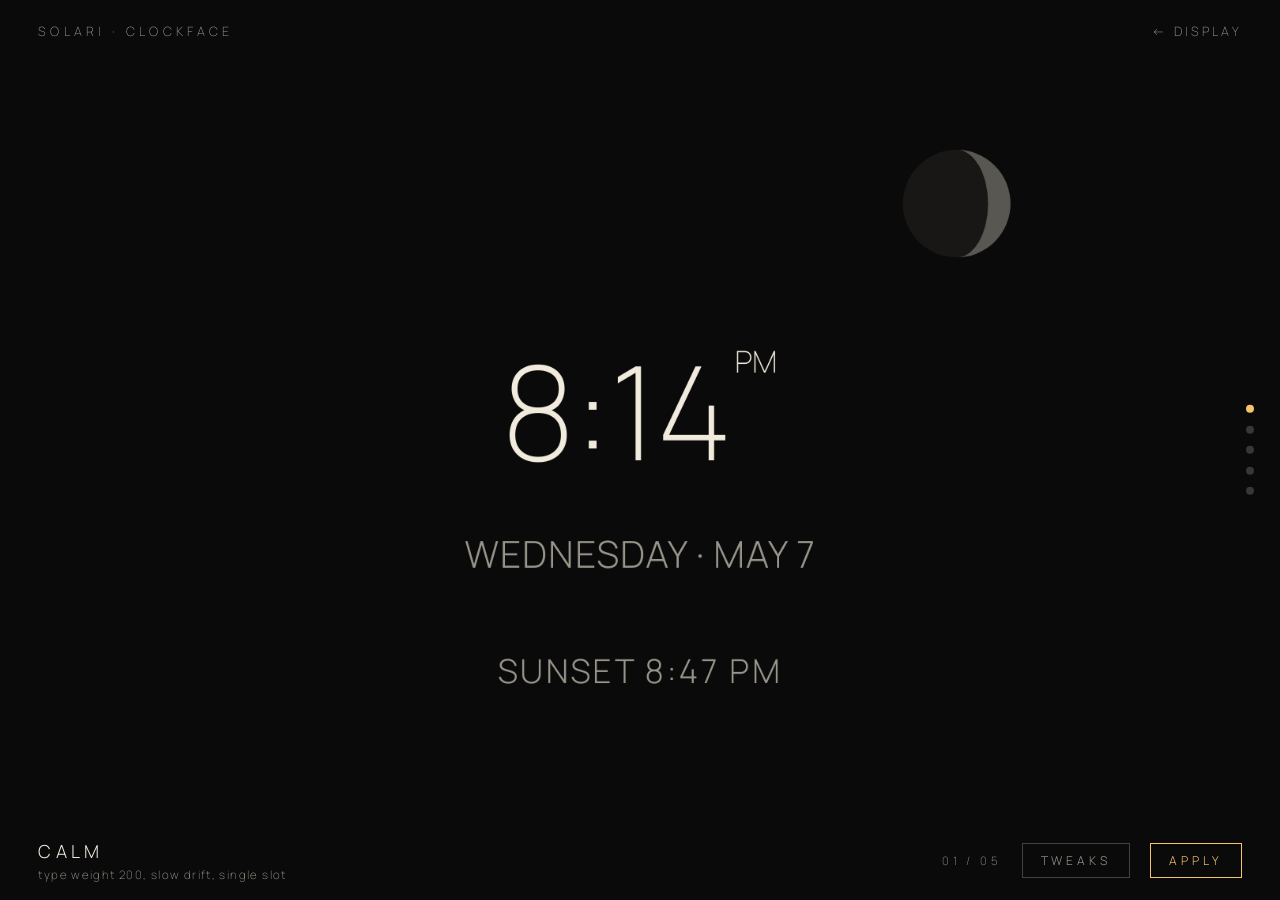
==== clockface.html @ c9bd79f9 "feat(phase-16): clockface foundation with registry, picker, and global tweaks Implement the clockfac" ====
<!DOCTYPE html>
<html lang="en">
<head>
  <meta charset="UTF-8">
  <meta name="viewport" content="width=device-width, initial-scale=1, viewport-fit=cover, user-scalable=no">
  <meta name="theme-color" content="#0a0a0a">
  <link rel="preconnect" href="https://fonts.googleapis.com">
  <link rel="preconnect" href="https://fonts.gstatic.com" crossorigin>
  <link rel="stylesheet" href="https://fonts.googleapis.com/css2?family=Manrope:wght@200;300&display=swap">
  <link rel="stylesheet" href="style.css">
  <link rel="icon" href="data:,">
  <title>Solari -- Clockface</title>
  <style>
    /* Picker chrome uses vw/vh for fluid OS-level sizing. Stage previews
       inside each face card are pixel-fixed, scaled by their own transform. */
    body { background: var(--bg); color: var(--type-primary); }

    #picker {
      position: fixed; inset: 0;
      overflow-y: scroll;
      scroll-snap-type: y mandatory;
      scroll-snap-stop: always;
      -webkit-overflow-scrolling: touch;
    }

    .face-section {
      height: 100vh; width: 100vw;
      position: relative;
      scroll-snap-align: start;
      display: flex;
      align-items: center;
      justify-content: center;
    }

    /* Per-card preview stage: scaled-down 1180x820 box. */
    .preview-stage {
      position: relative;
      width: 1180px;
      height: 820px;
      transform-origin: center center;
      will-change: transform;
    }

    /* Calm preview elements mirror the main display layout, simplified.
       Drift offsets use the same CSS vars as the main display. */
    .pv-time {
      position: absolute;
      left: 50%; top: 44%;
      transform: translate(-50%, -50%) translate(var(--time-dx, 0px), var(--time-dy, 0px));
      font-size: 165px; line-height: 1;
      color: var(--type-primary);
      text-align: center;
    }
    .pv-date {
      position: absolute;
      left: 50%; top: 66%;
      transform: translate(-50%, -50%) translate(var(--date-dx, 0px), var(--date-dy, 0px));
      font-size: 47px;
      color: var(--type-secondary);
      letter-spacing: 0.04em;
      font-weight: 300;
      white-space: nowrap;
      text-transform: uppercase;
    }
    .pv-slot {
      position: absolute;
      left: 50%; top: 84%;
      transform: translate(-50%, -50%) translate(var(--slot-dx, 0px), var(--slot-dy, 0px));
      font-size: 42px;
      color: var(--type-secondary);
      letter-spacing: 0.08em;
      text-transform: uppercase;
      white-space: nowrap;
      font-weight: 300;
    }
    .pv-moon {
      position: absolute;
      left: 84%; top: 12%;
      transform: translate(-50%, -50%) translate(var(--moon-dx, 0px), var(--moon-dy, 0px));
      width: 142px; height: 142px;
    }

    /* Placeholder card content for non-Calm faces (Phase 16) */
    .placeholder {
      position: absolute; inset: 0;
      display: flex;
      flex-direction: column;
      align-items: center;
      justify-content: center;
    }
    .placeholder-name {
      font-size: 96px; font-weight: 200;
      color: rgba(240, 235, 220, 0.35);
      letter-spacing: 0.06em;
      text-transform: uppercase;
    }
    .placeholder-meta {
      margin-top: 24px;
      font-size: 12px;
      letter-spacing: 0.32em;
      color: rgba(240, 235, 220, 0.4);
      font-weight: 300;
      text-transform: uppercase;
    }

    /* Top bar */
    .topbar {
      position: fixed; top: 0; left: 0; right: 0;
      padding: 2.4vh 3vw;
      display: flex; justify-content: space-between; align-items: center;
      font-size: 1vw; letter-spacing: 0.32em;
      text-transform: uppercase;
      color: var(--type-secondary);
      pointer-events: none;
      z-index: 5;
    }
    .topbar a {
      color: var(--type-secondary);
      text-decoration: none;
      pointer-events: auto;
      letter-spacing: 0.24em;
    }

    /* Right-edge dot navigation */
    .dots {
      position: fixed; right: 2vw; top: 50%;
      transform: translateY(-50%);
      display: flex; flex-direction: column; gap: 1.4vh;
      z-index: 5;
    }
    .dot {
      width: 8px; height: 8px;
      border-radius: 50%;
      background: rgba(240, 235, 220, 0.2);
      border: none; padding: 0; cursor: pointer;
      transition: background 0.4s ease;
    }
    .dot.active { background: var(--type-accent); }

    /* Bottom toolbar */
    .toolbar {
      position: fixed; bottom: 0; left: 0; right: 0;
      padding: 2vh 3vw;
      display: flex; justify-content: space-between; align-items: center;
      z-index: 5;
    }
    .toolbar-left { display: flex; flex-direction: column; gap: 0.4vh; }
    .toolbar-name {
      font-size: 1.4vw;
      letter-spacing: 0.24em;
      text-transform: uppercase;
      color: var(--type-primary);
      font-weight: 300;
    }
    .toolbar-blurb {
      font-size: 0.9vw;
      color: var(--type-secondary);
      letter-spacing: 0.12em;
    }
    .toolbar-right { display: flex; align-items: center; gap: 1.6vw; }
    .toolbar-index {
      font-size: 0.9vw;
      color: var(--type-secondary);
      letter-spacing: 0.32em;
    }
    .btn {
      font-family: inherit;
      font-weight: 300;
      font-size: 0.95vw;
      letter-spacing: 0.32em;
      text-transform: uppercase;
      padding: 0.9vh 1.4vw;
      background: transparent;
      border: 1px solid rgba(240, 235, 220, 0.25);
      color: var(--type-secondary);
      cursor: pointer;
      transition: border-color 0.3s ease, color 0.3s ease;
    }
    .btn:hover:not(:disabled) { border-color: var(--type-accent); color: var(--type-accent); }
    .btn:disabled { opacity: 0.3; cursor: not-allowed; }
    .btn-apply { color: var(--type-accent); border-color: var(--type-accent); }
    .btn-apply:hover:not(:disabled) { background: rgba(244, 197, 108, 0.08); }

    /* Tweaks panel */
    .tweaks {
      position: fixed;
      right: 3vw; bottom: 9vh;
      width: 320px;
      background: rgba(20, 20, 22, 0.94);
      border: 1px solid rgba(240, 235, 220, 0.12);
      padding: 16px 20px;
      z-index: 6;
      display: none;
    }
    .tweaks.open { display: block; }
    .tweaks h3 {
      font-size: 10px;
      letter-spacing: 0.32em;
      text-transform: uppercase;
      font-weight: 300;
      color: var(--type-secondary);
      margin-bottom: 8px;
    }
    .tweaks-row { margin-bottom: 18px; }
    .tweaks-row:last-child { margin-bottom: 0; }
    .swatches { display: flex; gap: 10px; }
    .swatch {
      width: 32px; height: 32px;
      border-radius: 50%;
      border: 2px solid transparent;
      cursor: pointer;
      padding: 0;
      transition: border-color 0.2s ease, transform 0.2s ease;
    }
    .swatch.active { border-color: var(--type-primary); transform: scale(1.1); }
    .seg {
      display: flex;
      border: 1px solid rgba(240, 235, 220, 0.15);
    }
    .seg-btn {
      flex: 1;
      font-family: inherit;
      font-size: 11px;
      letter-spacing: 0.16em;
      text-transform: uppercase;
      font-weight: 300;
      padding: 8px 4px;
      background: transparent;
      color: var(--type-secondary);
      border: none;
      cursor: pointer;
      transition: background 0.2s ease, color 0.2s ease;
    }
    .seg-btn:not(:last-child) { border-right: 1px solid rgba(240, 235, 220, 0.15); }
    .seg-btn.active { background: rgba(244, 197, 108, 0.12); color: var(--type-accent); }

    /* Toast */
    .toast {
      position: fixed;
      top: 50%; left: 50%;
      transform: translate(-50%, -50%);
      padding: 1.6vh 3vw;
      background: rgba(20, 20, 22, 0.94);
      border: 1px solid var(--type-accent);
      color: var(--type-accent);
      font-size: 1.2vw;
      letter-spacing: 0.32em;
      text-transform: uppercase;
      opacity: 0;
      pointer-events: none;
      transition: opacity 0.3s ease;
      z-index: 10;
    }
    .toast.show { opacity: 1; }
  </style>
</head>
<body>
  <div id="picker"></div>
  <div class="topbar">
    <span>SOLARI &middot; CLOCKFACE</span>
    <a href="index.html">&larr; DISPLAY</a>
  </div>
  <div class="dots" id="dots"></div>
  <div class="toolbar">
    <div class="toolbar-left">
      <div class="toolbar-name" id="toolbar-name">CALM</div>
      <div class="toolbar-blurb" id="toolbar-blurb">type weight 200, slow drift, single slot</div>
    </div>
    <div class="toolbar-right">
      <span class="toolbar-index" id="toolbar-index">01 / 05</span>
      <button class="btn" id="btn-tweaks">TWEAKS</button>
      <button class="btn btn-apply" id="btn-apply">APPLY</button>
    </div>
  </div>
  <div class="tweaks" id="tweaks">
    <div class="tweaks-row">
      <h3>Drift</h3>
      <div class="seg" id="seg-drift">
        <button class="seg-btn" data-val="off">Off</button>
        <button class="seg-btn" data-val="subtle">Subtle</button>
        <button class="seg-btn" data-val="normal">Normal</button>
        <button class="seg-btn" data-val="restless">Restless</button>
      </div>
    </div>
    <div class="tweaks-row">
      <h3>Accent</h3>
      <div class="swatches" id="swatches"></div>
    </div>
  </div>
  <div class="toast" id="toast">CALM APPLIED</div>
  <script src="lib/perlin.js"></script>
  <script src="clockface.js"></script>
</body>
</html>
---- style.css ----
/* Solari -- ambient display stylesheet */

@property --type-primary {
  syntax: '<color>';
  inherits: true;
  initial-value: #F0EBDC;
}

@property --type-secondary {
  syntax: '<color>';
  inherits: true;
  initial-value: rgba(240, 235, 220, 0.62);
}

@property --type-accent {
  syntax: '<color>';
  inherits: true;
  initial-value: #F4C56C;
}

:root {
  /* SDD 17.1 colors */
  --bg: #0a0a0a;
  --type-primary: #F0EBDC;
  --type-secondary: rgba(240, 235, 220, 0.62);
  --type-accent: #F4C56C;
  --lum-mod: 1;

  /* Phase 16: stage primitive (fixed 1180x820, scaled by transform) */
  --stage-w: 1180;
  --stage-h: 820;
  --stage-scale: 1;

  /* Position vars (SDD 17). Percentages resolve against #stage in Phase 16. */
  --time-x: 50%;  --time-y: 44%;
  --moon-x: 84%;  --moon-y: 12%;
  --date-x: 50%;  --date-y: 66%;
  --slot-x: 50%; --slot-y: 84%;

  /* Drift offsets -- updated every frame by DriftEngine */
  --time-dx: 0px;  --time-dy: 0px;
  --moon-dx: 0px;  --moon-dy: 0px;
  --date-dx: 0px;  --date-dy: 0px;
  --slot-dx: 0px; --slot-dy: 0px;

  /* Phase 16: reserved drift channels for Phases 17-20 (declared, unused) */
  --sun-dx: 0px;          --sun-dy: 0px;
  --horizon-dx: 0px;      --horizon-dy: 0px;
  --departureRow-dx: 0px; --departureRow-dy: 0px;
  --tickRail-dx: 0px;     --tickRail-dy: 0px;
}

/* Reset */
*, *::before, *::after { margin: 0; padding: 0; box-sizing: border-box; }

html, body {
  overflow: hidden;
  background: var(--bg);
  font-family: 'Manrope', sans-serif;
  font-weight: 200;
  -webkit-font-smoothing: antialiased;
  -webkit-user-select: none;
  -webkit-touch-callout: none;
  -webkit-tap-highlight-color: transparent;
}

/* Phase 5: SkyColorModule drives slow color drift via 60s transitions.
   Scoped to #display so the picker page (clockface.html, no #display element)
   does not inherit the lag when the user clicks an accent swatch. */
#display {
  position: relative; width: 100vw; height: 100vh; overflow: hidden;
  transition: --type-primary 60s linear, --type-secondary 60s linear, --type-accent 60s linear;
}

/* Phase 16: stage primitive. Fixed 1180x820 box, centred and scaled. */
#stage {
  position: absolute;
  width: calc(var(--stage-w) * 1px);
  height: calc(var(--stage-h) * 1px);
  left: 50%;
  top: 50%;
  transform: translate(-50%, -50%) scale(var(--stage-scale));
  transform-origin: center center;
}

/* Typography sizing. Phase 16: fixed pixels in stage coordinates so the CSS
   transform scales them uniformly. Values match shipped V0 (14vw at 1180px =
   165px; 11.5vw = 135.7px; 3.2vw = 37.76px; 4vw = 47px; 3.6vw = 42px). */
#time       { font-size: 165px; }
#time .colon { font-size: 136px; }
#time .ampm  { font-size: 38px; }
#date       { font-size: 47px; }

/* Positioning -- all absolute, CSS var indirection. Percentages resolve
   against #stage (Phase 16) instead of the viewport. */
#time {
  position: absolute; text-align: center;
  left: var(--time-x); top: var(--time-y);
  transform: translate(-50%, -50%) translate(var(--time-dx), var(--time-dy));
  color: var(--type-primary);
  line-height: 1;
  transition: left 60s ease-in-out, top 60s ease-in-out;
}

#time .ampm { vertical-align: top; margin-left: 0.1em; }

#date {
  position: absolute; text-align: center;
  left: var(--date-x); top: var(--date-y);
  transform: translate(-50%, -50%) translate(var(--date-dx), var(--date-dy));
  color: var(--type-secondary);
  letter-spacing: 0.04em;
  font-weight: 300;
  white-space: nowrap;
}

#moon-disc {
  position: absolute; text-align: center;
  left: var(--moon-x); top: var(--moon-y);
  transform: translate(-50%, -50%) translate(var(--moon-dx), var(--moon-dy));
  width: 142px; height: 142px;
  transition: left 60s ease-in-out, top 60s ease-in-out;
}

#slot {
  position: absolute; text-align: center;
  left: var(--slot-x); top: var(--slot-y);
  transform: translate(-50%, -50%) translate(var(--slot-dx), var(--slot-dy));
}

.slot {
  font-size: 42px;
  color: var(--type-secondary);
  letter-spacing: 0.08em;
  text-transform: uppercase;
  white-space: nowrap;
  font-weight: 300;
}

#time, #date, .slot {
  filter: brightness(var(--lum-mod));
}

.char {
  display: inline-block;
  min-width: 0.6em;
  text-align: center;
  transition: color 0.15s ease-out;
}

.char--flash {
  color: var(--type-accent);
  transition: color 0.2s ease-out;
}

.version-overlay {
  position: fixed;
  bottom: 3vh;
  left: 50%;
  transform: translateX(-50%);
  font-size: 0.9vw;
  font-weight: 200;
  color: var(--type-secondary);
  pointer-events: none;
  opacity: 0;
  transition: opacity 1s ease;
  z-index: 50;
}

#refresher-overlay {
  position: fixed; inset: 0;
  background: #404040; opacity: 0;
  pointer-events: none; z-index: 100;
  transition: opacity 3s linear;
}
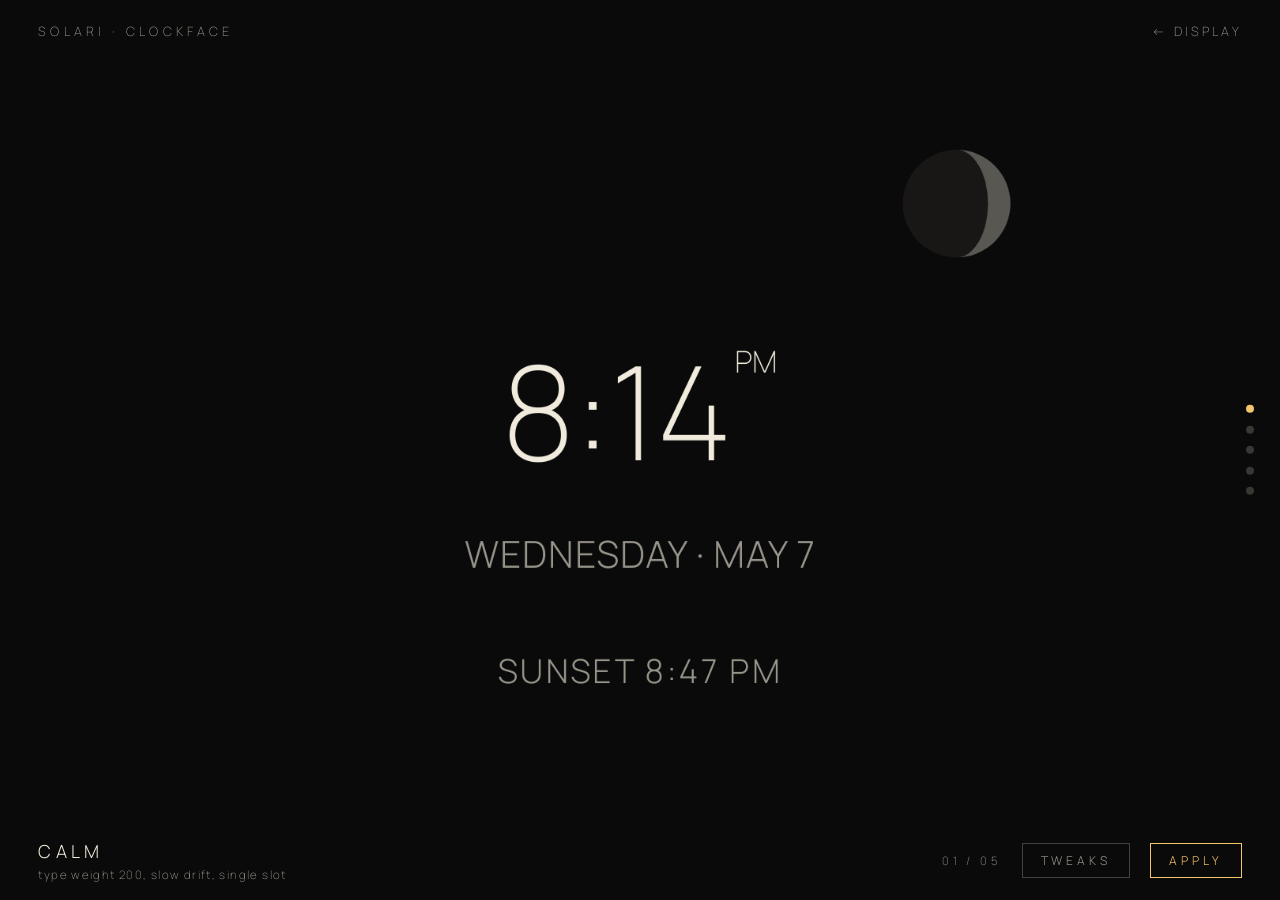
==== commit 8d4a8dd1: "feat(phase-18): departures face with split-flap rows, gold bezels, and per-character cascade Shipped" ====
--- a/clockface.html
+++ b/clockface.html
@@ -7,6 +7,7 @@
   <link rel="preconnect" href="https://fonts.googleapis.com">
   <link rel="preconnect" href="https://fonts.gstatic.com" crossorigin>
   <link rel="stylesheet" href="https://fonts.googleapis.com/css2?family=Manrope:wght@200;300&display=swap">
+  <link rel="stylesheet" href="https://fonts.googleapis.com/css2?family=JetBrains+Mono:wght@300&display=swap">
   <link rel="stylesheet" href="style.css">
   <link rel="icon" href="data:,">
   <title>Solari -- Clockface</title>
@@ -233,6 +234,41 @@
     }
     .seg-btn:not(:last-child) { border-right: 1px solid rgba(240, 235, 220, 0.15); }
     .seg-btn.active { background: rgba(244, 197, 108, 0.12); color: var(--type-accent); }
+
+    /* Phase 18: Departures bezel-opacity slider. Narrow, low-contrast control
+       matching the picker chrome; rendered only when Departures is active. */
+    .slider {
+      -webkit-appearance: none;
+      appearance: none;
+      width: 100%;
+      height: 4px;
+      background: rgba(240, 235, 220, 0.15);
+      outline: none;
+      border-radius: 2px;
+    }
+    .slider::-webkit-slider-thumb {
+      -webkit-appearance: none;
+      appearance: none;
+      width: 14px; height: 14px;
+      border-radius: 50%;
+      background: var(--type-accent);
+      cursor: pointer;
+    }
+    .slider::-moz-range-thumb {
+      width: 14px; height: 14px;
+      border-radius: 50%;
+      background: var(--type-accent);
+      border: none;
+      cursor: pointer;
+    }
+    .slider-value {
+      display: inline-block;
+      margin-left: 10px;
+      font-size: 11px;
+      letter-spacing: 0.18em;
+      color: var(--type-secondary);
+      min-width: 36px;
+    }
 
     /* Toast */
     .toast {
@@ -286,9 +322,23 @@
       <h3>Accent</h3>
       <div class="swatches" id="swatches"></div>
     </div>
+    <div class="tweaks-row" id="row-mech-format" hidden>
+      <h3>Mechanical Time Format</h3>
+      <div class="seg" id="seg-mech-format">
+        <button class="seg-btn" data-val="24h">24h</button>
+        <button class="seg-btn" data-val="12h">12h</button>
+      </div>
+    </div>
+    <div class="tweaks-row" id="row-dep-bezel" hidden>
+      <h3>Bezel Opacity</h3>
+      <input class="slider" id="dep-bezel-opacity" type="range" min="0" max="0.4" step="0.02" value="0.22">
+      <span class="slider-value" id="dep-bezel-opacity-val">0.22</span>
+    </div>
   </div>
   <div class="toast" id="toast">CALM APPLIED</div>
   <script src="lib/perlin.js"></script>
+  <script>window.SOLARI_PICKER = true;</script>
+  <script src="app.js"></script>
   <script src="clockface.js"></script>
 </body>
 </html>
--- a/style.css
+++ b/style.css
@@ -10,6 +10,12 @@
   syntax: '<color>';
   inherits: true;
   initial-value: rgba(240, 235, 220, 0.62);
+}
+
+@property --type-tertiary {
+  syntax: '<color>';
+  inherits: true;
+  initial-value: rgba(240, 235, 220, 0.42);
 }
 
 @property --type-accent {
@@ -23,6 +29,7 @@
   --bg: #0a0a0a;
   --type-primary: #F0EBDC;
   --type-secondary: rgba(240, 235, 220, 0.62);
+  --type-tertiary: rgba(240, 235, 220, 0.42);
   --type-accent: #F4C56C;
   --lum-mod: 1;
 
@@ -48,6 +55,25 @@
   --horizon-dx: 0px;      --horizon-dy: 0px;
   --departureRow-dx: 0px; --departureRow-dy: 0px;
   --tickRail-dx: 0px;     --tickRail-dy: 0px;
+
+  /* Phase 18: per-row drift offsets (set by DriftEngine when Departures active) */
+  --departureRow0-dx: 0px; --departureRow0-dy: 0px;
+  --departureRow1-dx: 0px; --departureRow1-dy: 0px;
+  --departureRow2-dx: 0px; --departureRow2-dy: 0px;
+  --departureRow3-dx: 0px; --departureRow3-dy: 0px;
+  --departureRow4-dx: 0px; --departureRow4-dy: 0px;
+
+  /* Phase 18: bezel accent (frozen at boot from accent palette) +
+     bezel opacity tweak (range 0.0 to 0.4, default 0.22). */
+  --bezel-accent: 244, 197, 108;
+  --flap-bezel-opacity: 0.22;
+
+  /* Phase 18: macro-shift y-delta for the upper band (set by MacroShifter). */
+  --dep-upper-shift-y: 0px;
+
+  /* Phase 18: shared 1 px chrome rule colour used by Departures header/footer
+     dividers. Calm and Mechanical inline-equivalent values exist elsewhere. */
+  --rule: rgba(240, 235, 220, 0.10);
 }
 
 /* Reset */
@@ -69,7 +95,7 @@
    does not inherit the lag when the user clicks an accent swatch. */
 #display {
   position: relative; width: 100vw; height: 100vh; overflow: hidden;
-  transition: --type-primary 60s linear, --type-secondary 60s linear, --type-accent 60s linear;
+  transition: --type-primary 60s linear, --type-secondary 60s linear, --type-tertiary 60s linear, --type-accent 60s linear;
 }
 
 /* Phase 16: stage primitive. Fixed 1180x820 box, centred and scaled. */
@@ -87,7 +113,7 @@
    transform scales them uniformly. Values match shipped V0 (14vw at 1180px =
    165px; 11.5vw = 135.7px; 3.2vw = 37.76px; 4vw = 47px; 3.6vw = 42px). */
 #time       { font-size: 165px; }
-#time .colon { font-size: 136px; }
+#time .colon { font-size: 136px; color: var(--type-accent); }
 #time .ampm  { font-size: 38px; }
 #date       { font-size: 47px; }
 
@@ -173,3 +199,351 @@
   pointer-events: none; z-index: 100;
   transition: opacity 3s linear;
 }
+
+/* ---------------------------------------------------------------- */
+/* Phase 17: Mechanical face                                         */
+/* ---------------------------------------------------------------- */
+
+#mech-stage {
+  position: absolute; inset: 0;
+}
+
+/* All Mechanical typography is JetBrains Mono 300, tabular figures. */
+#mech-time, #mech-date, .mech-label, .mech-value {
+  font-family: 'JetBrains Mono', 'SF Mono', 'Menlo', monospace;
+  font-weight: 300;
+  font-variant-numeric: tabular-nums;
+}
+
+/* Headline numerals. Anchored at 50% / 44% by JS macro shifts; drift
+   through --time-dx / --time-dy. */
+#mech-time {
+  position: absolute;
+  left: 50%; top: 39%;
+  transform: translate(-50%, -50%) translate(var(--time-dx, 0px), var(--time-dy, 0px));
+  font-size: 236px;
+  line-height: 1;
+  letter-spacing: -0.015em;
+  color: var(--type-primary);
+  white-space: nowrap;
+  transition: left 60s ease-in-out, top 60s ease-in-out;
+  filter: brightness(var(--lum-mod));
+}
+
+#mech-time .mech-colon {
+  color: var(--type-accent);
+  opacity: 0.88;
+  margin: 0 0.04em;
+}
+
+#mech-time .mech-ampm {
+  font-size: 56px;
+  color: var(--type-secondary);
+  margin-left: 0.18em;
+  vertical-align: top;
+  letter-spacing: 0.04em;
+  text-transform: uppercase;
+}
+
+#mech-time .mech-ampm[hidden] { display: none; }
+
+/* Date strip. */
+#mech-date {
+  position: absolute;
+  left: 50%; top: 25.6%;            /* y=210 / 820 */
+  transform: translate(-50%, -50%) translate(var(--date-dx, 0px), var(--date-dy, 0px));
+  font-size: 18px;
+  letter-spacing: 0.34em;
+  text-transform: uppercase;
+  color: var(--type-tertiary);
+  white-space: nowrap;
+  filter: brightness(var(--lum-mod));
+}
+
+/* Minute-arc hairline. SVG is 1180 wide so it spans the stage; the
+   visible portion is x=80..1100 (1020px wide) at y=4 inside the 8px
+   viewBox. The SVG container is positioned at stage y=261 (height=8)
+   so the centred line sits on y=265 of the stage. */
+#mech-arc {
+  position: absolute;
+  left: 0;
+  top: 261px;
+  width: 1180px;
+  height: 8px;
+  transform: translate(var(--tickRail-dx, 0px), var(--tickRail-dy, 0px));
+  pointer-events: none;
+}
+
+.mech-arc-track {
+  stroke: var(--type-accent);
+  stroke-opacity: 0.08;
+  stroke-width: 1;
+}
+
+.mech-arc-grown {
+  stroke: var(--type-accent);
+  stroke-opacity: 0.35;
+  stroke-width: 1;
+}
+
+.mech-arc-fading {
+  transition: stroke-opacity 600ms linear;
+}
+
+/* Five-column complications grid. Fixed bounds 80..1100 (1020px wide). */
+#mech-grid {
+  position: absolute;
+  left: 80px;
+  top: 580px;
+  width: 1020px;
+  height: 120px;
+  display: grid;
+  grid-template-columns: repeat(5, minmax(180px, 1fr));
+  column-gap: 0;
+  /* Hairline divider above the grid (drawn on the top edge). */
+  border-top: 1px solid rgba(240, 235, 220, 0.12);
+  transform: translate(var(--slot-dx, 0px), var(--slot-dy, 0px));
+}
+
+.mech-cell {
+  position: relative;
+  padding: 18px 18px 0 18px;
+  /* Vertical separators between columns (none on the rightmost). */
+  border-right: 1px solid rgba(240, 235, 220, 0.12);
+  /* Phase 17.1: clip safety net for content wider than the 204px column.
+     Data layer (TEMP abbreviations, SUN 12h AM/PM drop) keeps values inside
+     the box; this overflow guard prevents visual collision into adjacent
+     cells if a future condition string slips through. */
+  overflow: hidden;
+}
+.mech-cell:last-child { border-right: none; }
+
+.mech-cell-inner {
+  display: flex;
+  flex-direction: column;
+  gap: 10px;
+  transition: opacity 300ms ease-in-out;
+  filter: brightness(var(--lum-mod));
+}
+.mech-cell-inner.is-fading { opacity: 0; }
+
+.mech-label {
+  font-size: 11px;
+  letter-spacing: 0.28em;
+  text-transform: uppercase;
+  color: var(--type-tertiary);
+}
+
+.mech-value {
+  font-size: 22px;
+  color: var(--type-primary);
+  white-space: nowrap;
+}
+
+/* Token colours used inside .mech-value innerHTML. */
+.mech-tok-primary   { color: var(--type-primary); }
+.mech-tok-secondary { color: var(--type-secondary); }
+.mech-tok-tertiary  { color: var(--type-tertiary); }
+.mech-tok-accent    { color: var(--type-accent); opacity: 0.55; }
+
+.mech-tok-ampm {
+  font-size: 16px;
+  letter-spacing: 0.04em;
+  text-transform: uppercase;
+  color: var(--type-tertiary);
+}
+
+/* ---------------------------------------------------------------- */
+/* Phase 18: Departures face                                         */
+/* ---------------------------------------------------------------- */
+
+#dep-stage {
+  position: absolute;
+  inset: 0;
+  font-family: 'JetBrains Mono', 'SF Mono', 'Menlo', monospace;
+  color: var(--type-primary);
+  font-weight: 300;
+}
+
+/* Upper-band group: header strip + flap-pair time + status block. The
+   60s ease-in-out transition matches the Calm/Mechanical macro-shift cadence. */
+#dep-upper {
+  position: absolute;
+  left: 0; right: 0; top: 0;
+  height: 260px;
+  transform: translate(0, var(--dep-upper-shift-y, 0px));
+  transition: transform 60s ease-in-out;
+}
+
+#dep-header {
+  position: absolute;
+  top: 60px;
+  left: 80px;
+  right: 80px;
+  display: flex;
+  justify-content: space-between;
+  font-size: 12px;
+  letter-spacing: 0.34em;
+  color: var(--type-tertiary);
+  text-transform: uppercase;
+  border-bottom: 1px solid var(--rule);
+  padding-bottom: 14px;
+  transform: translate(var(--date-dx, 0px), var(--date-dy, 0px));
+  filter: brightness(var(--lum-mod, 1));
+  white-space: nowrap;
+}
+
+#dep-time {
+  position: absolute;
+  top: 140px;
+  left: 80px;
+  display: inline-flex;
+  align-items: baseline;
+  gap: 10px;
+  transform: translate(var(--time-dx, 0px), var(--time-dy, 0px));
+  filter: brightness(var(--lum-mod, 1));
+  line-height: 1;
+}
+
+/* Flap-pair bezel: 1 px gold border at the live --flap-bezel-opacity alpha.
+   Transparent centre; structural chrome only, never repainted by Sky/Observance. */
+.dep-flap-group {
+  display: inline-block;
+  padding: 4px 14px 2px;
+  border-radius: 5px;
+  border: 1px solid rgba(var(--bezel-accent, 244, 197, 108), var(--flap-bezel-opacity, 0.22));
+  color: var(--type-accent);
+  font-variant-numeric: tabular-nums;
+  font-size: 96px;
+  line-height: 1;
+}
+
+.dep-flap-char {
+  display: inline-block;
+  width: 0.62em;
+  text-align: center;
+}
+
+.dep-colon {
+  font-size: 80px;
+  color: var(--type-accent);
+  opacity: 0.85;
+  margin: 0 6px;
+}
+
+#dep-status {
+  position: absolute;
+  top: 140px;
+  right: 80px;
+  width: 360px;
+  font-size: 13px;
+  letter-spacing: 0.30em;
+  text-transform: uppercase;
+  line-height: 1.7;
+  text-align: right;
+  color: var(--type-tertiary);
+  transform: translate(var(--date-dx, 0px), var(--date-dy, 0px));
+  filter: brightness(var(--lum-mod, 1));
+}
+
+#dep-status .dep-status-weather { color: var(--type-secondary); }
+
+#dep-board-header {
+  position: absolute;
+  top: 300px;
+  left: 80px;
+  right: 80px;
+  display: grid;
+  grid-template-columns: 110px 110px 1fr 200px;
+  column-gap: 24px;
+  font-size: 11px;
+  letter-spacing: 0.30em;
+  text-transform: uppercase;
+  color: var(--type-tertiary);
+  border-bottom: 1px solid var(--rule);
+  padding-bottom: 10px;
+  transform: translate(var(--tickRail-dx, 0px), var(--tickRail-dy, 0px));
+}
+
+#dep-board-header > :nth-child(4) { text-align: right; }
+
+#dep-board {
+  position: absolute;
+  top: 340px;
+  left: 80px;
+  right: 80px;
+  display: flex;
+  flex-direction: column;
+  gap: 18px;
+}
+
+.dep-row {
+  display: grid;
+  grid-template-columns: 110px 110px 1fr 200px;
+  column-gap: 24px;
+  align-items: baseline;
+  color: var(--type-secondary);
+  filter: brightness(var(--lum-mod, 1));
+  transition: opacity 480ms ease-in-out;
+}
+
+.dep-row[data-row="0"] { transform: translate(var(--departureRow0-dx, 0px), var(--departureRow0-dy, 0px)); }
+.dep-row[data-row="1"] { transform: translate(var(--departureRow1-dx, 0px), var(--departureRow1-dy, 0px)); }
+.dep-row[data-row="2"] { transform: translate(var(--departureRow2-dx, 0px), var(--departureRow2-dy, 0px)); }
+.dep-row[data-row="3"] { transform: translate(var(--departureRow3-dx, 0px), var(--departureRow3-dy, 0px)); }
+.dep-row[data-row="4"] { transform: translate(var(--departureRow4-dx, 0px), var(--departureRow4-dy, 0px)); }
+
+.dep-row.is-past { opacity: 0.55; }
+.dep-row.is-imminent .dep-status-cell { color: var(--type-accent); }
+.dep-row.is-imminent .dep-time-cell { color: var(--type-accent); }
+
+.dep-time-cell {
+  font-size: 22px;
+  font-variant-numeric: tabular-nums;
+  color: var(--type-primary);
+}
+
+.dep-event-cell {
+  font-size: 12px;
+  letter-spacing: 0.28em;
+  text-transform: uppercase;
+  color: var(--type-tertiary);
+}
+
+.dep-detail-cell {
+  font-size: 18px;
+  letter-spacing: 0.10em;
+  text-transform: uppercase;
+  color: var(--type-secondary);
+  white-space: nowrap;
+  overflow: hidden;
+  text-overflow: ellipsis;
+}
+
+.dep-detail-accent { color: var(--type-accent); }
+
+.dep-status-cell {
+  font-size: 14px;
+  letter-spacing: 0.22em;
+  text-transform: uppercase;
+  text-align: right;
+  color: var(--type-secondary);
+}
+
+.dep-row.is-past .dep-status-cell { color: var(--type-tertiary); }
+
+#dep-footer {
+  position: absolute;
+  bottom: 60px;
+  left: 80px;
+  right: 80px;
+  display: flex;
+  justify-content: space-between;
+  font-size: 11px;
+  letter-spacing: 0.32em;
+  text-transform: uppercase;
+  color: var(--type-tertiary);
+  transform: translate(var(--tickRail-dx, 0px), var(--tickRail-dy, 0px));
+  filter: brightness(var(--lum-mod, 1));
+  white-space: nowrap;
+}
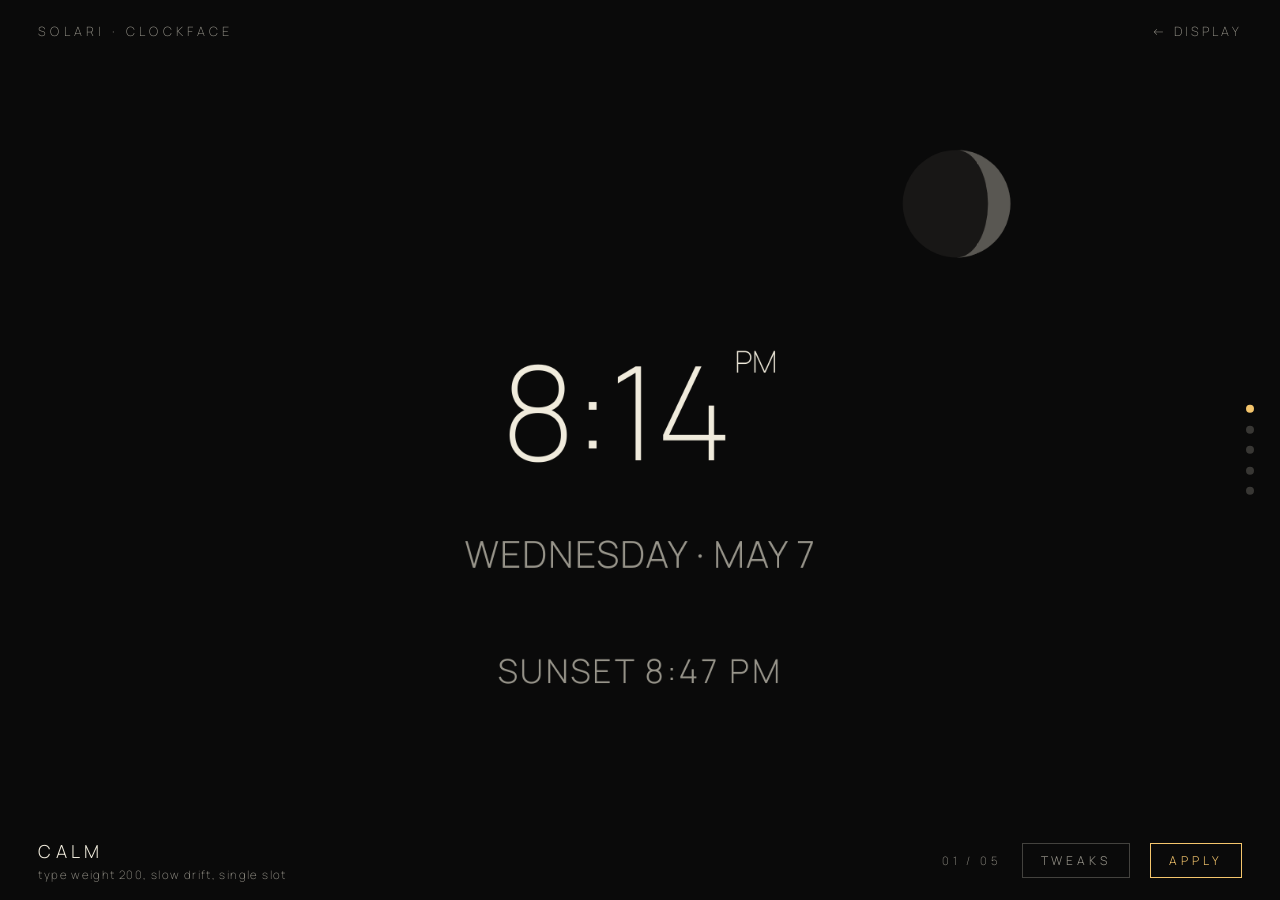
==== commit e97ecf68: "feat(phase-19): editorial face with Cormorant italic time and rotating almanac paragraph EditorialFa" ====
--- a/clockface.html
+++ b/clockface.html
@@ -8,6 +8,8 @@
   <link rel="preconnect" href="https://fonts.gstatic.com" crossorigin>
   <link rel="stylesheet" href="https://fonts.googleapis.com/css2?family=Manrope:wght@200;300&display=swap">
   <link rel="stylesheet" href="https://fonts.googleapis.com/css2?family=JetBrains+Mono:wght@300&display=swap">
+  <!-- Phase 19: Cormorant Garamond 300 italic for Editorial face preview. -->
+  <link rel="stylesheet" href="https://fonts.googleapis.com/css2?family=Cormorant+Garamond:ital,wght@1,300&display=swap">
   <link rel="stylesheet" href="style.css">
   <link rel="icon" href="data:,">
   <title>Solari -- Clockface</title>
@@ -334,6 +336,13 @@
       <input class="slider" id="dep-bezel-opacity" type="range" min="0" max="0.4" step="0.02" value="0.22">
       <span class="slider-value" id="dep-bezel-opacity-val">0.22</span>
     </div>
+    <div class="tweaks-row" id="row-ed-format" hidden>
+      <h3>Editorial Time Format</h3>
+      <div class="seg" id="seg-ed-format">
+        <button class="seg-btn" data-val="24h">24h</button>
+        <button class="seg-btn" data-val="12h">12h</button>
+      </div>
+    </div>
   </div>
   <div class="toast" id="toast">CALM APPLIED</div>
   <script src="lib/perlin.js"></script>
--- a/style.css
+++ b/style.css
@@ -547,3 +547,185 @@
   filter: brightness(var(--lum-mod, 1));
   white-space: nowrap;
 }
+
+/* ---------------------------------------------------------------- */
+/* Phase 19: Editorial face                                          */
+/* ---------------------------------------------------------------- */
+
+#ed-stage {
+  position: absolute; inset: 0;
+}
+
+/* Display type: Cormorant Garamond 300 italic. Georgia and Times New Roman
+   form the fallback chain while the webfont resolves (display=swap). */
+#ed-time,
+#ed-time .ed-hours,
+#ed-time .ed-colon,
+#ed-time .ed-minutes,
+#ed-right .ed-weekday,
+#ed-right .ed-monthday,
+#ed-paragraph,
+.ed-foot-value,
+#ed-dropline {
+  font-family: 'Cormorant Garamond', 'Georgia', 'Times New Roman', serif;
+  font-style: italic;
+  font-weight: 300;
+}
+
+/* System chrome: Manrope 200 normal. Kicker, footer labels, and AM/PM
+   suffix stay in the project's existing sans convention. The AM/PM
+   suffix is deliberately not italic (chihiro's lock for display vs format). */
+#ed-right .ed-kicker,
+.ed-foot-label,
+.ed-ampm {
+  font-family: 'Manrope', system-ui, sans-serif;
+  font-style: normal;
+  font-weight: 200;
+}
+
+/* Time numerals. Top-left anchored; MacroShifter writes left/top in stage
+   pixels (Home A: 100,200 / Home B: 560,200). Drift via --time-dx/-dy. */
+#ed-time {
+  position: absolute;
+  left: 100px;
+  top: 200px;
+  font-size: 360px;
+  line-height: 0.9;
+  letter-spacing: -0.04em;
+  color: var(--type-primary);
+  white-space: nowrap;
+  filter: brightness(var(--lum-mod));
+  transform: translate(var(--time-dx, 0px), var(--time-dy, 0px));
+  transition: left 60s ease-in-out, top 60s ease-in-out;
+}
+
+#ed-time .ed-colon {
+  color: var(--type-accent);
+  opacity: 0.88;
+}
+
+#ed-time .ed-ampm {
+  font-size: 56px;
+  letter-spacing: 0.18em;
+  color: var(--type-secondary);
+  vertical-align: top;
+  margin-left: 24px;
+  text-transform: uppercase;
+}
+
+#ed-time .ed-ampm[hidden] { display: none; }
+
+/* Right-column block: kicker + weekday + month-day. Top-left anchored;
+   MacroShifter writes left/top in stage pixels (Home A: 850,220 /
+   Home B: 290,220), mirrored with #ed-time. Drift via --date-dx/-dy. */
+#ed-right {
+  position: absolute;
+  left: 850px;
+  top: 220px;
+  width: 320px;
+  filter: brightness(var(--lum-mod));
+  transform: translate(var(--date-dx, 0px), var(--date-dy, 0px));
+  transition: left 60s ease-in-out, top 60s ease-in-out;
+}
+
+.ed-kicker {
+  font-size: 14px;
+  letter-spacing: 0.32em;
+  text-transform: uppercase;
+  color: var(--type-tertiary);
+  margin-bottom: 14px;
+}
+
+.ed-weekday {
+  font-size: 64px;
+  line-height: 1.0;
+  color: var(--type-primary);
+  margin-bottom: 14px;
+}
+
+.ed-monthday {
+  font-size: 52px;
+  line-height: 1.0;
+  color: var(--type-secondary);
+}
+
+/* Paragraph. Anchored at x=560 y=480; drift via --slot-dx/-dy.
+   Inner wrapper carries the 1200 ms cross-fade. */
+#ed-paragraph {
+  position: absolute;
+  left: 560px;
+  top: 480px;
+  width: 540px;
+  filter: brightness(var(--lum-mod));
+  transform: translate(var(--slot-dx, 0px), var(--slot-dy, 0px));
+}
+
+#ed-paragraph-inner {
+  font-size: 26px;
+  line-height: 1.35;
+  color: var(--type-secondary);
+  transition: opacity 1200ms ease-in-out;
+}
+
+#ed-paragraph-inner.is-fading-out {
+  opacity: 0;
+}
+
+#ed-paragraph em {
+  font-style: italic;        /* defeats user-agent default */
+  color: var(--type-primary);
+}
+
+/* Observance dropline (light treatments only). 28 px italic above time. */
+#ed-dropline {
+  position: absolute;
+  left: 100px;
+  top: 170px;
+  font-size: 28px;
+  letter-spacing: 0.02em;
+  line-height: 1;
+  color: var(--type-secondary);
+  white-space: nowrap;
+  filter: brightness(var(--lum-mod));
+}
+
+/* Footer. 4-column grid; 1 px top rule + vertical separators.
+   Anchored bottom-left at y=690; drift via --tickRail-dx/-dy. */
+#ed-footer {
+  position: absolute;
+  left: 100px;
+  top: 690px;
+  width: 980px;
+  display: grid;
+  grid-template-columns: repeat(4, 1fr);
+  border-top: 1px solid var(--rule);
+  padding-top: 22px;
+  filter: brightness(var(--lum-mod));
+  transform: translate(var(--tickRail-dx, 0px), var(--tickRail-dy, 0px));
+}
+
+.ed-foot-cell {
+  padding: 0 18px;
+  border-right: 1px solid var(--rule);
+  min-height: 60px;
+}
+
+.ed-foot-cell:last-child { border-right: none; }
+
+.ed-foot-label {
+  font-size: 12px;
+  letter-spacing: 0.22em;
+  text-transform: uppercase;
+  color: var(--type-tertiary);
+  margin-bottom: 6px;
+}
+
+.ed-foot-value {
+  font-size: 22px;
+  color: var(--type-primary);
+}
+
+.ed-foot-empty { color: var(--type-tertiary); }
+
+/* Sun arrow glyphs at 55% alpha accent (mirrors Phase 17 SUN cell). */
+.ed-foot-glyph { color: var(--type-accent); opacity: 0.55; }
